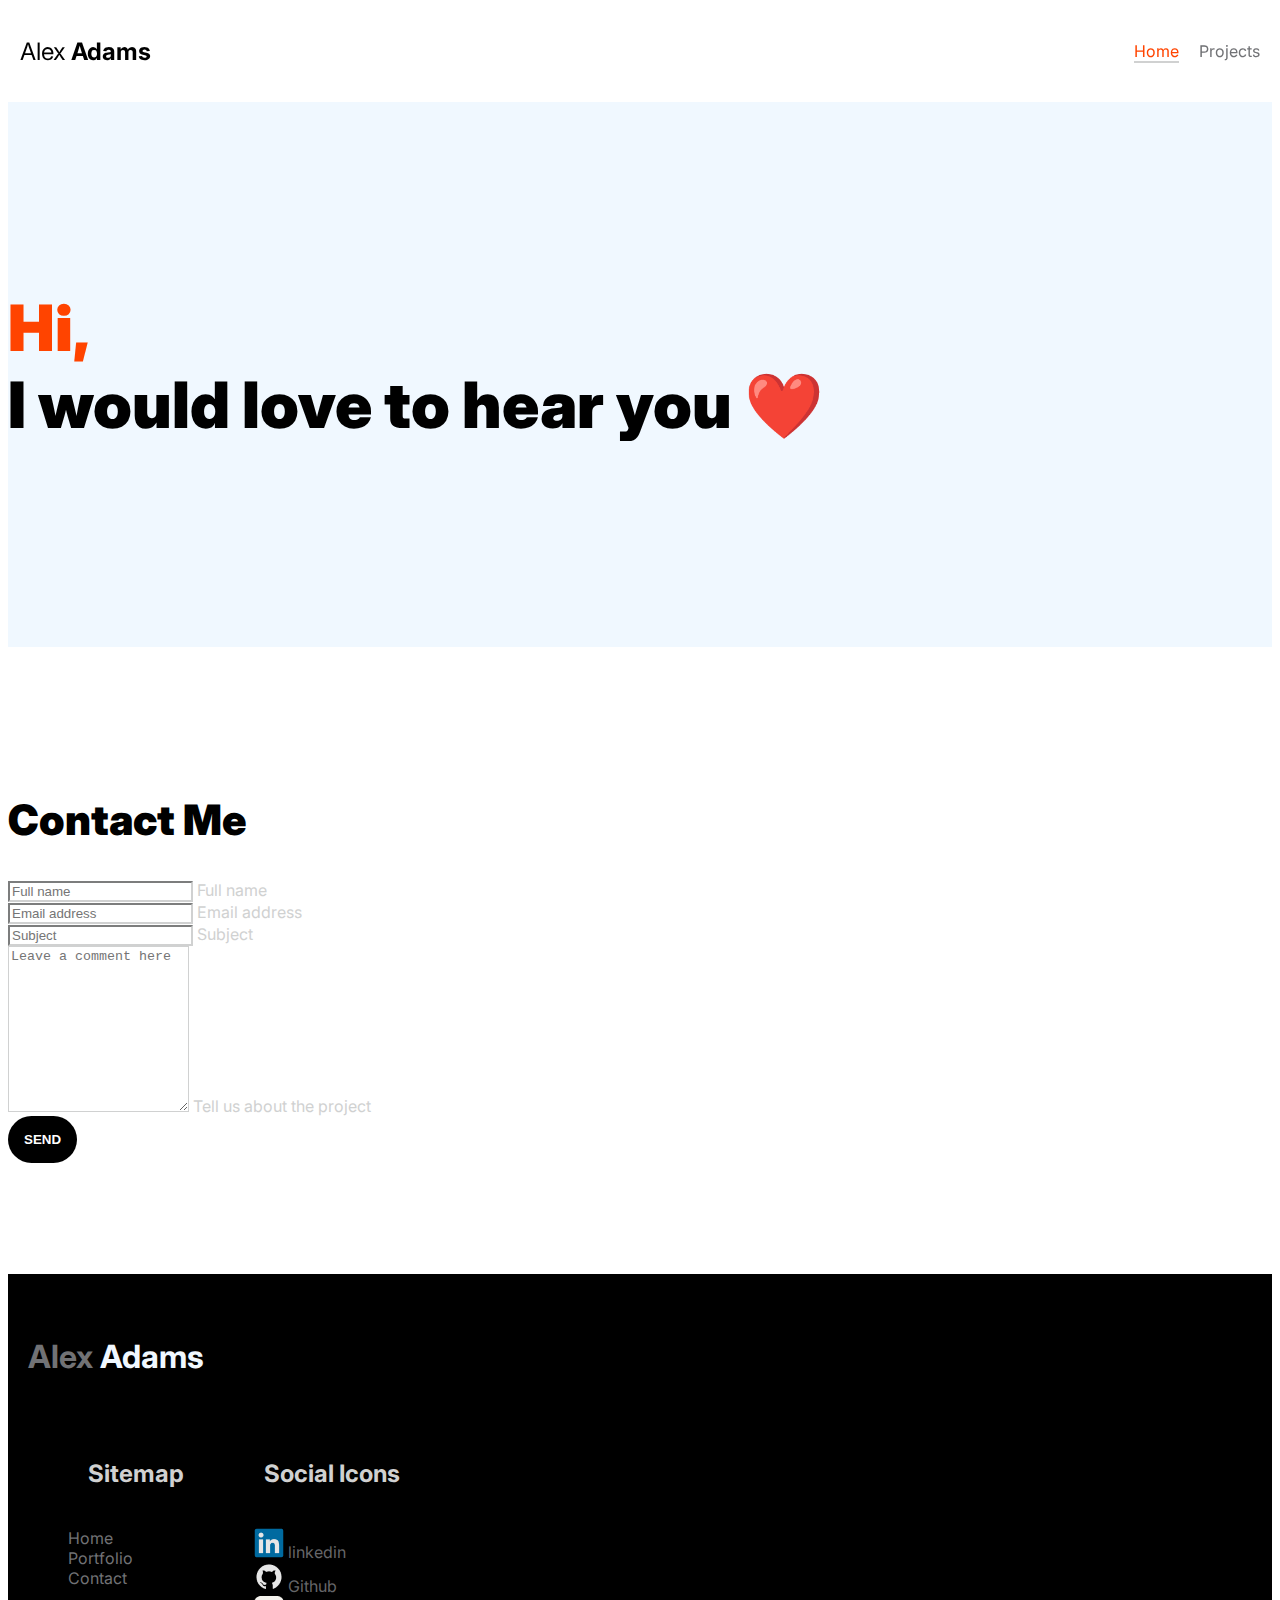
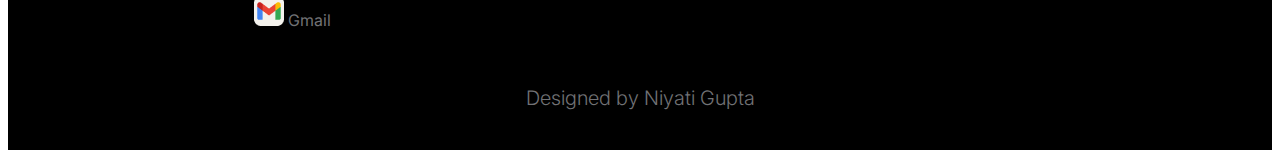
==== contact.html @ f6e76a6d "added files" ====
<!doctype html>
<html lang="en">
    <head>
        <meta charset="utf-8">
        <meta name="viewport" content="width=device-width, initial-scale=1">

        <meta name="description" content="">
        <meta name="author" content="">

        <title>Alex- Contact Page</title>

        <!-- CSS FILES -->
        <link rel="preconnect" href="https://fonts.googleapis.com">

        <link rel="preconnect" href="https://fonts.gstatic.com" crossorigin>

        <link href="https://fonts.googleapis.com/css2?family=Inter:wght@100;300;400;700;900&display=swap" rel="stylesheet">

        <link href="css/styles.css" rel="stylesheet">

    </head>
    
    <body>
    
        <main>

            <nav class="navbar navbar-expand-lg">
                <div class="container">
                <div class="name"  style="font-size: x-large;">
                  <a class="navbar-brand" href="index.html">
                    <strong><span>Alex</span></a> Adams</strong>
                  
                </div>

                  <div class="collapse navbar-collapse" id="navbarNav">
                    <ul class="navbar-nav mx-auto">
                      <li class="nav-item">
                        <a class="nav-link active" href="index.html">Home</a>
                      </li>
                      <li class="nav-item">
                        <a class="nav-link" href="projects.html">Projects</a>
                      </li>
                    </ul>
                  </div>
                </div>
              </nav>

            <header class="site-header section-padding-img site-header-image">
                <div class="container">
                    <div class="row">

                        <div class="col-lg-10 col-12 header-info">
                            <h1>
                                <span class="d-block text-primary">Hi,</span>
                                <br>
                                <span class="d-block text-dark">I would love to hear you ❤️</span>
                            </h1>
                        </div>
                    </div>
                </div>
            </header>

            <section class="contact section-padding">
                <div class="container">
                    <div class="row">
                        
                        <div class="col-lg-6 col-12">
                            <h2 class="mb-4"><span><h2 class="section-heading animated">Contact Me</h2></span></h2>

                            <form class="contact-form me-lg-5 pe-lg-3" role="form">

                                <div class="form-floating">
                                    <input type="text" name="name" id="name" class="form-control" placeholder="Full name" required>

                                    <label for="name">Full name</label>
                                </div>

                                <div class="form-floating my-4">
                                    <input type="email" name="email" id="email" pattern="[^ @]*@[^ @]*" class="form-control" placeholder="Email address" required>

                                    <label for="email">Email address</label>
                                </div>
                                
                                <div class="form-floating my-4">
                                    <input type="subject" name="subject" id="subject"class="form-control" placeholder="Subject" required>

                                    <label for="subject">Subject</label>
                                </div>

                                <div class="form-floating mb-4">
                                    <textarea id="message" name="message" class="form-control" placeholder="Leave a comment here" required style="height: 160px"></textarea>

                                    <label for="message">Tell us about the project</label>
                                </div>

                                <div class="col-lg-5 col-6">
                                    <button type="submit" class="form-control">Send</button>
                                </div>
                            </form>
                        </div>

                    </div>
                </div>
            </section>
        </main>

        <footer id="main-footer">
            
            <h4 class="design-name" style="color: aliceblue;"><a href="index.html">Alex</a> Adams</h4>
                    
            <div id="footer">
                
                <div class="c1">
                    
                    <div class="sitemap">

                        <ul class="items" style="list-style: none;">
                            <h5 class="name">Sitemap</h5>
                            <li class="footer-item"><a href="index.html" class="footer-menu-link">Home</a></li>

                            <li class="footer-item"><a href="projects.html" class="footer-menu-link">Portfolio</a></li>

                            <li class="footer-item"><a href="contact.html" class="footer-menu-link">Contact</a></li>
                        </ul>

                    </div>

                    <div class="links">
                        <ul class="icons">
                            <h5 class="name">Social Icons</h5>

                            <li><a href="https://www.linkedin.com/in/niyati-gupta-951a6a243/" class="linkedin">
                                <img src="images/devicon_linkedin.png" alt="linkedin">  linkedin
                                </a></li>

                            <li><a href="https://github.com/Elysian4" class="github">
                                <img src="images/Frame 7.png" alt="github">  Github
                            </a></li>

                            <li><a href="mailto:niyati.4gupta@gmail.com" class="gmail">
                                <img src="images/skill-icons_gmail-light.png" alt="gmail">  Gmail
                            </a></li>
                        </ul>

                    </div>

                </div>

                

            </div>
            <div class="c2">

                <div class="design">
                    <p class="design-by">Designed by <a href="https://niyati-portfolio4.netlify.app/" target="_blank">Niyati Gupta</a></p>
                </div>

            </div>
        </footer>

        <!-- JAVASCRIPT FILES -->
        <script src="js/custom.js"></script>
    </body>
</html>
---- css/styles.css ----
/*---------------------------------------
  CUSTOM PROPERTIES ( VARIABLES )             
-----------------------------------------*/
:root {
  --white-color:                #FFFFFF;
  --primary-color:              #FF4400;
  --section-bg-color:           #f0f8ff;
  --dark-color:                 #000000;
  --grey-color:                 #d0d1d1;
  --p-color:                    #717275;

  --body-font-family:           'Inter', sans-serif;

  --h5-font-size:               24px;
  --p-font-size:                20px;
  --copyright-text-font-size:   16px;
  --product-link-font-size:     14px;
  --custom-link-font-size:      12px;

  --font-weight-thin:           100;
  --font-weight-light:          300;
  --font-weight-normal:         400;
  --font-weight-bold:           700;
  --font-weight-black:          900;
}

body,
html {
  height: 100%;
}

html {
  scroll-behavior: smooth;
}

@media screen and (prefers-reduced-motion: reduce) {
  html {
    scroll-behavior: auto;
  }
}

body {
    background: var(--white-color);
    font-family: var(--body-font-family);    
    position: relative;
}

/*---------------------------------------
  TYPOGRAPHY               
-----------------------------------------*/

h2,
h3,
h4,
h5,
h6 {
  color: var(--dark-color);
  line-height: inherit;
}

h1,
h2,
h3,
h4,
h5,
h6 {
  font-weight: var(--font-weight-bold);
}

h1,
h2 {
  font-weight: var(--font-weight-black);
}

h1 {
  font-size: 64px;
  line-height: normal;
}

h2 {
  font-size: 42px;
}

h3 {
  font-size: 36px;
}

h4 {
  font-size: 32px;
}

h5 {
  font-size: 24px;
}

h6 {
  font-size: 20px;
}

p {
  color: var(--p-color);
  font-size: var(--p-font-size);
  font-weight: var(--font-weight-light);
}

a, 
button {
  touch-action: manipulation;
  transition: all 0.3s;
}

a {
  color: var(--p-color);
  text-decoration: none;
}

a:hover {
  color: var(--primary-color);
}

.text-primary {
  color: var(--primary-color) !important;
}

::selection {
  background: var(--primary-color);
  color: var(--white-color);
}


/*---------------------------------------
  CUSTOM BUTTON & ICON              
-----------------------------------------*/
.custom-btn {
  background: var(--dark-color);
  border-radius: 50px;
  color: var(--white-color);
  font-size: var(--copyright-text-font-size);
  text-transform: uppercase;
  padding: 16.50px 20px;
}


.custom-btn:hover,
.main-pic .custom-btn:hover {
  background: var(--primary-color);
  color: var(--white-color);
}


/*---------------------------------------
  DIV SEPARATOR               
-----------------------------------------*/
.div-separator {
  position: relative;
}

.div-separator::before {
  content: "";
  height: 1px;
  background: var(--grey-color);
  display: block;
  width: 100%;
}

.div-separator span {
  position: absolute;
  top: 50%;
  margin-left: -22.5px;
  left: 50%;
  text-align: center;
  background: var(--white-color);
  margin-top: -11px;
  color: var(--dark-color);
  font-weight: var(--font-weight-bold);
  font-size: 14px;
  width: 35px;
  text-transform: uppercase;
}

/*---------------------------------------
  FULL IMAGE               
-----------------------------------------*/
.full-image-img {
  display: block;
  position: absolute;
  z-index: -1;
  right: 0;
  width: 100%;
  bottom: -120px;
  min-width: 650px;
}

@media (min-width: 1600px) {
  .full-image-img {
    bottom: -200px;
  }
}

/*---------------------------------------
  NAVIGATION               
-----------------------------------------*/

.navbar {
  background: var(--white-color);
  position: fixed;
  top: 0;
  right: 0;
  left: 0;
  padding: 25px 0;
  z-index: 2;
  will-change: transform;
  transition: transform 300ms linear;
}

.navbar .container {
  display: flex;
  justify-content: space-between;
  align-items: center;
}

.navbar-brand {
  color: var(--dark-color);
  font-size: 24px;
  font-weight: var(--font-weight-light);
  margin: 0;
  padding: 0;
}

.navbar-nav {
  list-style: none;
  padding: 0;
  display: flex;
  justify-content: center;
  align-items: center;
}

.navbar-nav .nav-item {
  margin-right: 20px;
}

.navbar-nav .nav-link {
  color: var(--p-color);
  font-size: 16px;
  position: relative;
  text-decoration: none;
}

.navbar-nav .nav-link::after {
  position: absolute;
  top: 100%;
  left: 0;
  width: 100%;
  height: 2px;
  background: var(--grey-color);
  content: '';
  opacity: 0;
  transition: opacity 0.3s, transform 0.3s;
  transform: translateY(10px);
}

.navbar-nav .nav-link.active::after, 
.navbar-nav .nav-link:hover::after {
  opacity: 1;
  transform: translateY(0px);
}

.navbar-nav .nav-link.active,
.navbar-nav .nav-link:hover {
  color: var(--primary-color);
}

@media (max-width: 768px) {
  .navbar {
      padding: 20px 0;
  }

  .navbar-nav {
      flex-direction: column;
      align-items: center;
      text-align: center;
  }

  .navbar-nav .nav-item {
      margin-right: 0;
      margin-bottom: 10px;
  }
}

.name{
  padding-left: 20px;
}


/*---------------------------------------
  SITE HEADER              
-----------------------------------------*/
.site-header {
  background-color: var(--section-bg-color);
  position: relative;
  overflow: hidden;
  margin-top: 86px;
}

.site-header.section-padding {
  padding-top: 7rem;
  padding-bottom: 7rem;
}

.site-header.section-padding-img {
  padding-top: 10rem;
  padding-bottom: 10rem;
}

.header-image {
  position: absolute;
  top: 0;
  right: 0;
  width: 50%;
  height: 100%;
  object-fit: cover;
}

.main-text{
  margin-bottom: 20px;

}

/*---------------------------------------
  Main picture             
-----------------------------------------*/
@media (min-width: 992px) {
  .main-pic {
    height: 100vh;
  }
}

.main-pic {
  margin-top: 86px;
}

.pic-title {
  color: var(--white-color);
}

.pic-custom {
  position: relative;
}

.pic-custom img {
  width: 100%;
  object-fit: cover;
}

.pic-bottom {
  background: linear-gradient(to top, var(--dark-color), transparent 90%);
  position: absolute;
  z-index: 2;
  bottom: 0;
  right: 0;
  left: 0;
  width: 100%;
  height: 100%;
}

.pic-bottom .container {
  position: absolute;
  top: 40%;
  left: 50%;
  transform: translate(-50%, -40%);
}



/*---------------------------------------
  SECTION               
-----------------------------------------*/
section {
  content-visibility: auto;
  contain-intrinsic-size: 700px;
}

.section-padding {
  padding-top: 7rem;
  padding-bottom: 7rem;
}

.featured {
  background: var(--section-bg-color);
}


/*---------------------------------------
  CONTACT              
-----------------------------------------*/
.contact-info {
  padding: 40px;
}

.contact-form .form-control {
  border-color: var(--grey-color);
  font-weight: var(--font-weight-normal);
}

.form-floating>label {
  color: var(--grey-color);
  font-weight: var(--font-weight-normal);
}

.contact-form button[type='submit'] {
  background: var(--dark-color);
  border: none;
  border-radius: 100px;
  color: var(--white-color);
  font-weight: var(--font-weight-bold);
  text-transform: uppercase;
  padding: 16px;
}

.contact-form button[type='submit']:hover {
  background: var(--primary-color);
}


/*---------------------------------------
  RESPONSIVE STYLES               
-----------------------------------------*/
@media screen and (max-width: 1200px) {
  h1 {
    font-size: 62px;
  }
}

@media screen and (max-width: 991px) {
  h1 {
    font-size: 42px;
    margin-bottom: 0;
  }

  h2 {
    font-size: 36px;
  }

  h3 {
    font-size: 32px;
  }

  h4 {
    font-size: 28px;
  }

  h5 {
    font-size: 24px;
  }

  h6 {
    font-size: 20px;
  }

  .lead {
    font-size: 16px;
  }

  .navbar-expand-lg .navbar-nav .nav-link {
    margin-top: 1rem;
  }

  .site-header {
    background-position: bottom;
  }

  #cart-modal .modal-header .btn-close {
    margin: 22px 14px;
  }

  .custom-btn {
    font-size: 14px;
    padding: 13.5px 20px;
  }

  .main-pic .custom-btn {
    padding-right: 27px;
    padding-left: 27px;
  }

  .social-login,
  .div-separator {
    width: 75% !important;
  }

  #cart-modal .modal-footer .row {
    width: 100% !important;
  }

  .site-header.section-padding,
  .section-padding {
    padding-top: 4rem;
    padding-bottom: 4rem;
  }

  .site-header-image.section-padding {
    padding-bottom: 0;
  }

  .header-info {
    padding-top: 50px;
    padding-bottom: 100px;
  }

  .header-image {
    position: relative;
    top: auto;
    bottom: 0;
    left: 0;
    width: auto;
    height: auto;
  }


  .modal-header {
    padding-top: 6rem;
    padding-bottom: 2rem;
  }

  .modal-body {
    padding: 2rem;
  }

  #cart-modal .modal-footer {
    padding-right: 0;
    padding-left: 0;
  }

  #cart-modal .modal-body {
    padding: 4rem 2rem 2rem 2rem;
  }

  .full-image-img {
    bottom: 0;
  }
}





/* ------------------------------------------------------------------------------------------------------------- */

.section-header {
  text-align: center;
}

.section-header h2.section-heading {
  text-transform: uppercase;
  font-weight: 700;
}

#projects{
  padding: 40px 0;
}

#portfolio-container {
  display: flex;
  justify-content: center;
  align-items: center;
}

#portfolio {
  display: grid;
  grid-template-columns: repeat(3, 1fr); 
  gap: 20px; 
  max-width: 70vw; 
  padding-bottom: 20px;
}

.project-container img {
  width: 100%;
  height: auto;
  border: 1px solid #ddd;
  border-radius: 8px;
  box-shadow: 0 4px 8px rgba(0, 0, 0, 0.1);
  transition: transform 0.3s ease-out;
}

.project-tile {
  overflow: hidden;
  position: relative;
  transition: transform 0.3s ease-in-out;
}

.project-tile:hover {
  transform: scale(1.06);
}

.project-title{
  text-align: center;
}

.project-info{
  padding-bottom: 20px;
}

.projects-page{
  text-align: center;
}

.projects-button button{
  height: 40px;
  font-size: large;
  border-radius: 10px;
  transition: transform 0.2s ease-in-out;
}

.projects-button button:hover{
  opacity: 80%;
}





/* ------------------SKILLS -----------------*/
/* ----------------------------------------- */


.section-title {
  text-align: center;
  text-transform: uppercase;
  font-weight: 300;
  margin-bottom: 20px;
}

.skill-box {
  display: inline-block;
  margin: 10px;
  vertical-align: top; 
  height: 200px ;
}

@media only screen and (max-width: 767px) {
  .skill-box {
      display: block;
      margin-right: 0;
      margin-bottom: 20px;
  }
}

#skills-section {
  display: flex;
  justify-content: center;
  align-items: center;
  min-height: 100vh; 
  margin-bottom: 20px;
}

#skills-section .container {
  width: 80%;
  max-width: 1200px;
}

.skill-box{
  border-radius: 25px;
  background-color: #eeeeee;
  padding: 15px;
  overflow: auto;
  
}

.skill-row{
  display: inline-block;
  margin: 10px;
  vertical-align: top; 
}

.section-title {
  text-align: center;
}

.section-title {
  text-transform: uppercase;
  font-weight: 300;
}





/*---------------- FOOTER------------------ */
/* ---------------------------------------- */
#main-footer {
  background-color: #000;
  padding: 20px; 
  margin: 0;
}

#footer {
  display: flex;
  flex-wrap: wrap; 
  justify-content: space-between;
}

.c1 {
  display: flex;
  flex-wrap: wrap;
}

.sitemap, .links {
  margin-bottom: 20px; 
  margin-right: 20px;
}

.c2 {
  text-align: center;
  margin-top: 20px; 
}

#footer .name {
  color: #d0d1d1;
}

@media only screen and (max-width: 768px) {
  .c1 {
      flex-direction: column; 
  }

  .sitemap, .links {
      margin-right: 0; 
  }
}


.linkedin,
.github,
.gmail{
  margin-left: 10px;
  transform: transform 0.2s ease-in-out;
}

.linkedin,
.github,
.gmail:hover{
  opacity: 90%;
  transform: scale(1.08);
}
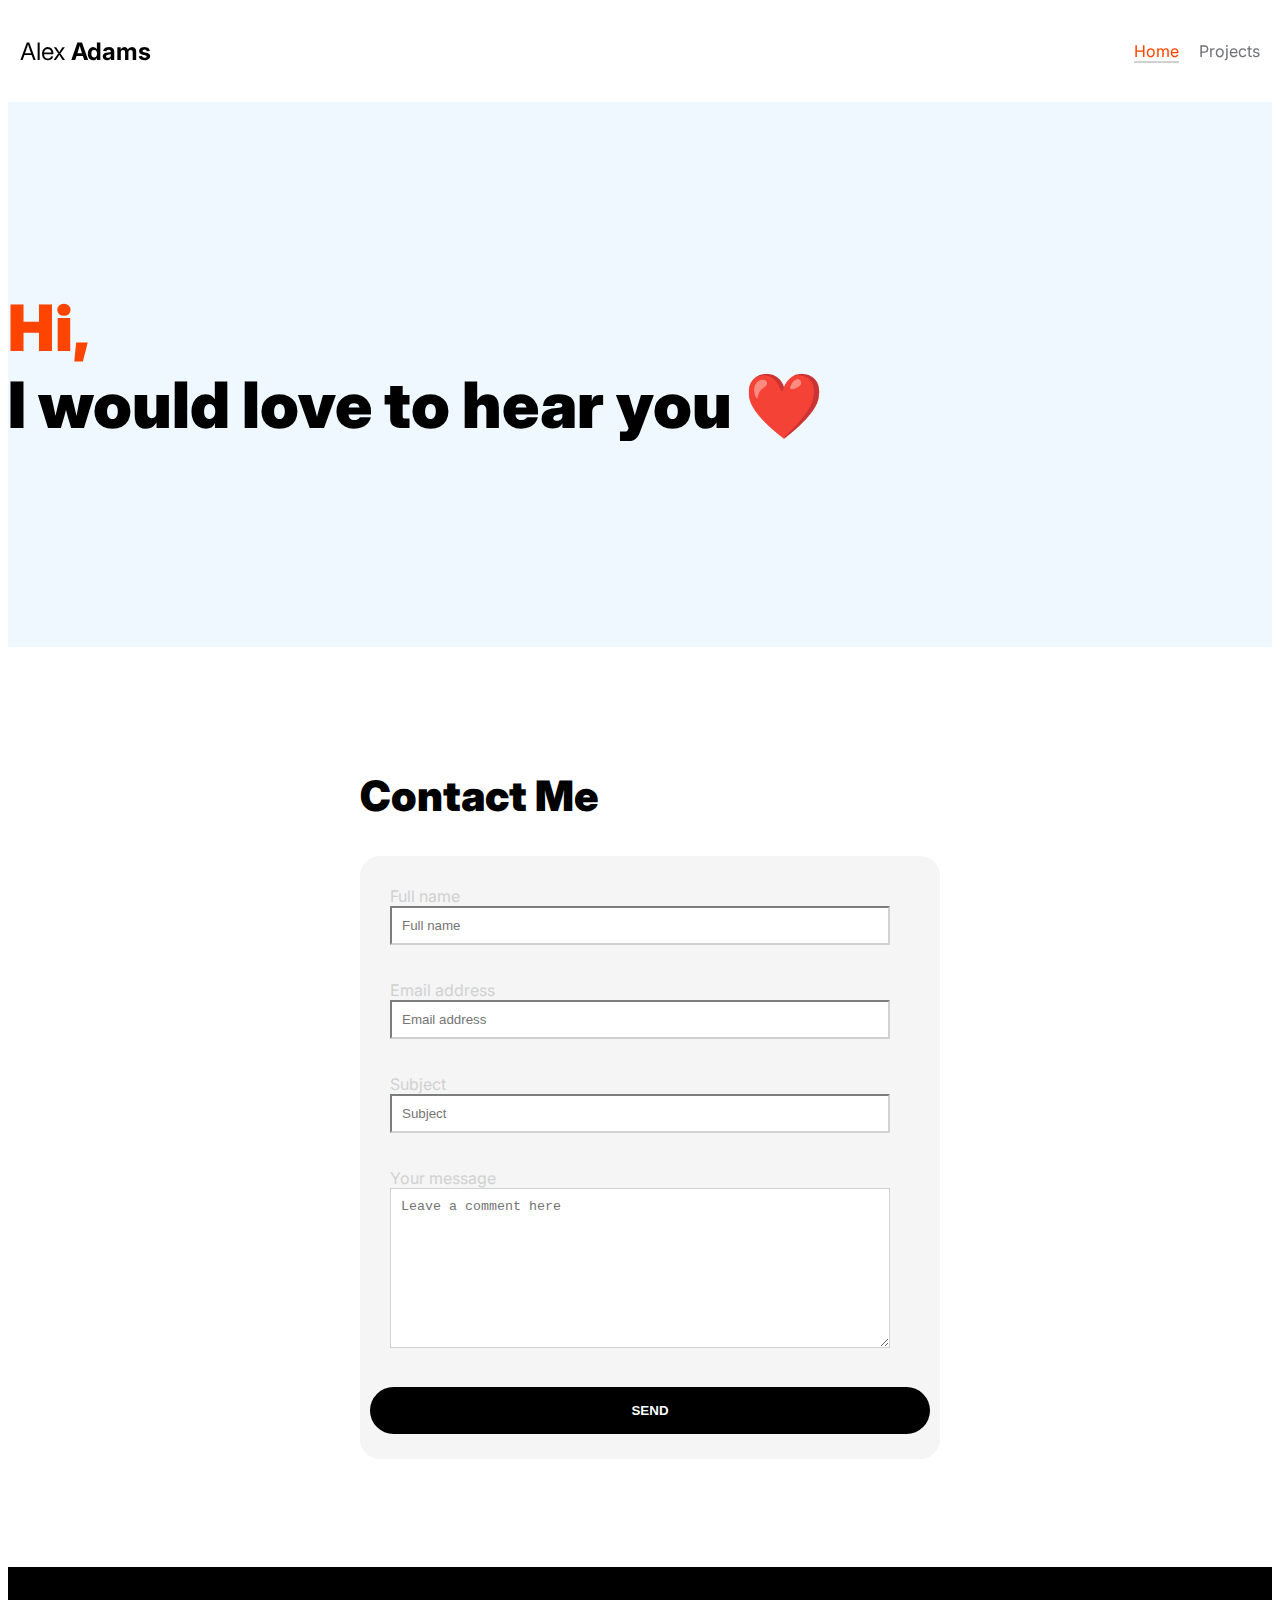
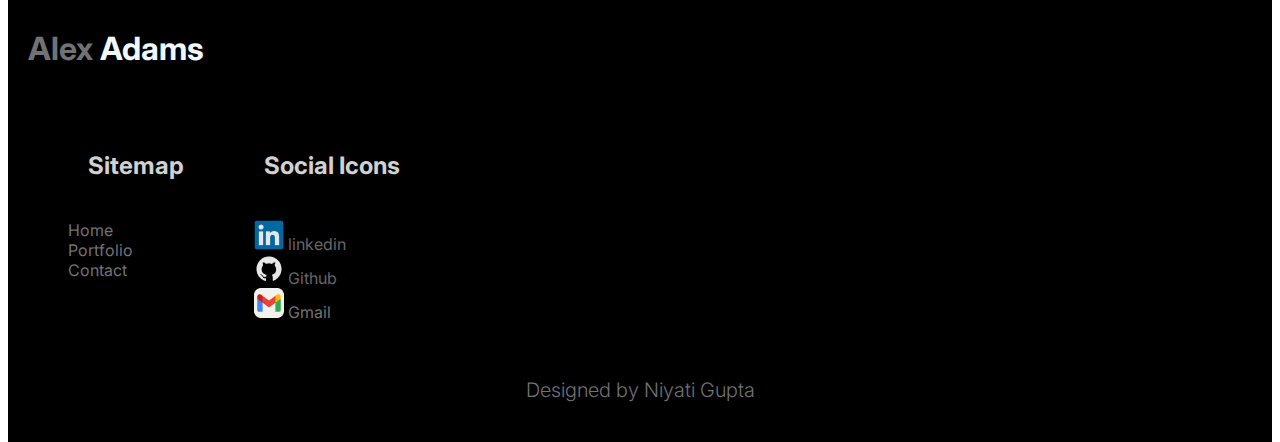
==== commit 1043e739: "added contact form" ====
--- a/contact.html
+++ b/contact.html
@@ -67,33 +67,29 @@
                         <div class="col-lg-6 col-12">
                             <h2 class="mb-4"><span><h2 class="section-heading animated">Contact Me</h2></span></h2>
 
-                            <form class="contact-form me-lg-5 pe-lg-3" role="form">
+                            <form class="contact-form" role="form">
 
                                 <div class="form-floating">
+                                    <label for="name">Full name</label> <br>
                                     <input type="text" name="name" id="name" class="form-control" placeholder="Full name" required>
-
-                                    <label for="name">Full name</label>
                                 </div>
 
-                                <div class="form-floating my-4">
-                                    <input type="email" name="email" id="email" pattern="[^ @]*@[^ @]*" class="form-control" placeholder="Email address" required>
-
-                                    <label for="email">Email address</label>
+                                <div class="form-floating">
+                                    <label for="email">Email address</label> <br>
+                                    <input type="email" name="email" id="email" pattern="[^ @]*@[^ @]*" class="form-control" placeholder="Email address" required>     
                                 </div>
                                 
-                                <div class="form-floating my-4">
+                                <div class="form-floating">
+                                    <label for="subject">Subject</label> <br>
                                     <input type="subject" name="subject" id="subject"class="form-control" placeholder="Subject" required>
-
-                                    <label for="subject">Subject</label>
                                 </div>
 
-                                <div class="form-floating mb-4">
+                                <div class="form-floating">
+                                    <label for="message">Your message</label> <br>
                                     <textarea id="message" name="message" class="form-control" placeholder="Leave a comment here" required style="height: 160px"></textarea>
+                                    </div>
 
-                                    <label for="message">Tell us about the project</label>
-                                </div>
-
-                                <div class="col-lg-5 col-6">
+                                <div class="submit-button">
                                     <button type="submit" class="form-control">Send</button>
                                 </div>
                             </form>
--- a/css/styles.css
+++ b/css/styles.css
@@ -138,6 +138,7 @@
   font-size: var(--copyright-text-font-size);
   text-transform: uppercase;
   padding: 16.50px 20px;
+  margin: 10px;
 }
 
 
@@ -415,10 +416,69 @@
   font-weight: var(--font-weight-bold);
   text-transform: uppercase;
   padding: 16px;
+  width: 100%;
 }
 
 .contact-form button[type='submit']:hover {
   background: var(--primary-color);
+}
+
+
+.contact {
+  display: flex;
+  justify-content: center;
+  align-items: center;
+  min-height: 100vh;
+}
+
+.contact-form {
+  max-width: 600px;
+  width: 100%;
+  background-color: #f5f5f5;
+  border-radius: 20px;
+  padding: 10px;
+  align-items: center;
+}
+
+.row {
+  margin-bottom: 20px;
+}
+
+.section-padding {
+  padding: 10px 0;
+}
+
+.form-floating{
+  margin: 20px;
+}
+
+.form-control {
+  width: 500px; 
+  padding: 10px;
+  margin-bottom: 15px; 
+  box-sizing: border-box; 
+}
+
+@media only screen and (max-width: 768px) {
+  .contact {
+      min-height: auto; 
+  }
+
+  .contact-form {
+      max-width: 100%; 
+  }
+
+  .form-control {
+      width: 100%; 
+  }
+
+  .form-floating {
+      margin: 10px; 
+  }
+
+  .contact-info {
+      padding: 20px;
+  }
 }
 
 
@@ -578,18 +638,23 @@
   height: auto;
   border: 1px solid #ddd;
   border-radius: 8px;
-  box-shadow: 0 4px 8px rgba(0, 0, 0, 0.1);
+  /* box-shadow: 0 4px 8px rgba(0, 0, 0, 0.1); */
   transition: transform 0.3s ease-out;
+  display: flex;
 }
 
 .project-tile {
   overflow: hidden;
   position: relative;
+  border-radius: 0 0 10px 10px;
   transition: transform 0.3s ease-in-out;
-}
-
-.project-tile:hover {
+  padding-bottom: 30px;
+}
+
+.project-tile:hover{
+  background-color: #f8f8f8;
   transform: scale(1.06);
+  box-shadow: 0 4px 8px rgba(0, 0, 0, 0.1);
 }
 
 .project-title{
@@ -615,7 +680,37 @@
   opacity: 80%;
 }
 
-
+.project-box{
+  transition: transform 0.3s ease-in-out;
+}
+
+.project-desc{
+  display: none;
+  margin: 15px;
+}
+
+.buttons{
+  margin: 25px;
+  align-items: center;
+  justify-content: center;
+  display: flex;
+}
+
+@media only screen and (max-width: 768px) {
+  #portfolio {
+    grid-template-columns: 1fr;
+    max-width: 100%; 
+  }
+
+  .project-container img {
+    width: 100%;
+    height: auto;
+  }
+
+  .project-tile {
+    border-radius: 8px;
+  }
+}
 
 
 
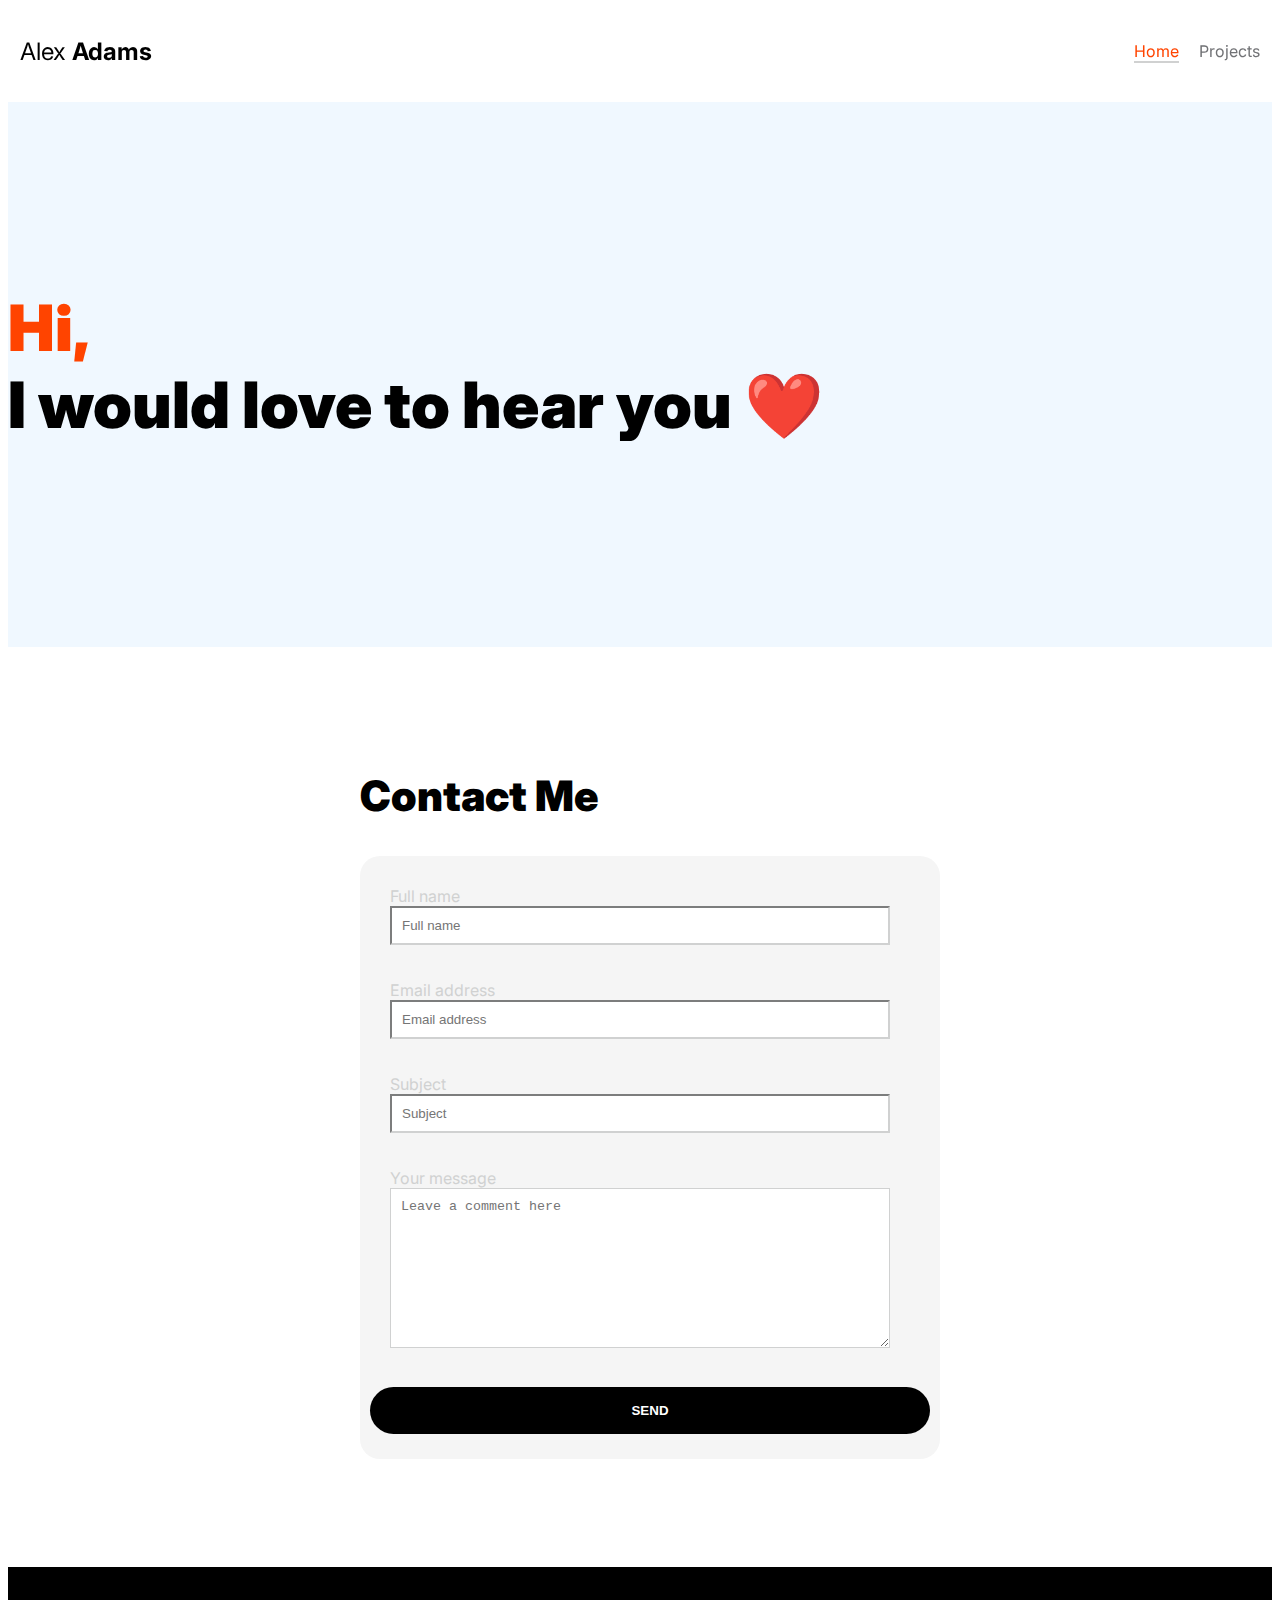
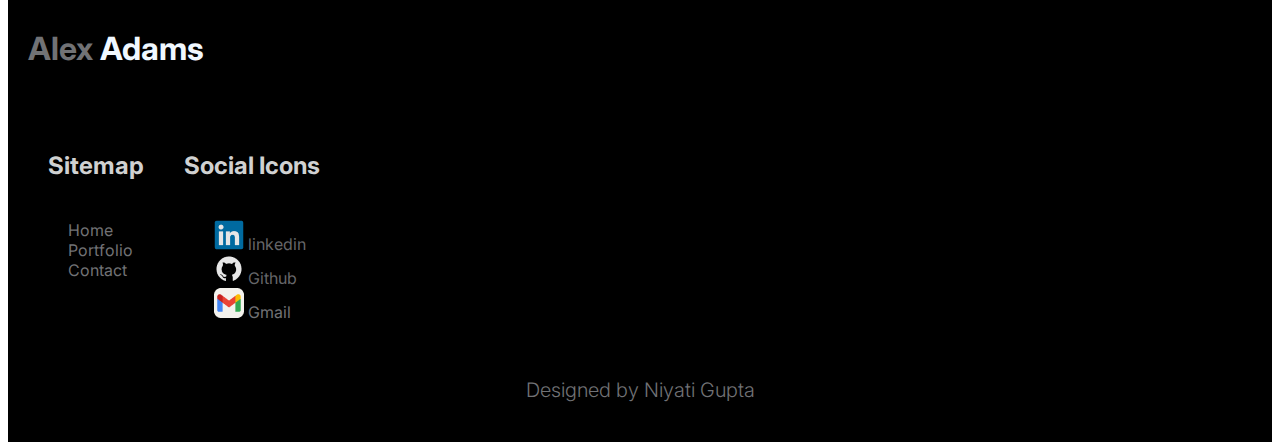
==== commit 51f0d1e0: "html validated" ====
--- a/contact.html
+++ b/contact.html
@@ -1,4 +1,4 @@
-<!doctype html>
+<!DOCTYPE html>
 <html lang="en">
     <head>
         <meta charset="utf-8">
@@ -19,17 +19,14 @@
         <link href="css/styles.css" rel="stylesheet">
 
     </head>
-    
     <body>
-    
         <main>
 
             <nav class="navbar navbar-expand-lg">
                 <div class="container">
-                <div class="name"  style="font-size: x-large;">
+                <div class="name">
                   <a class="navbar-brand" href="index.html">
-                    <strong><span>Alex</span></a> Adams</strong>
-                  
+                    <strong><span>Alex</span></strong></a> <strong>Adams</strong>
                 </div>
 
                   <div class="collapse navbar-collapse" id="navbarNav">
@@ -41,6 +38,11 @@
                         <a class="nav-link" href="projects.html">Projects</a>
                       </li>
                     </ul>
+                    <div class="hamburger">
+                        <span class="bar"></span>
+                        <span class="bar"></span>
+                        <span class="bar"></span>
+                    </div>
                   </div>
                 </div>
               </nav>
@@ -63,11 +65,10 @@
             <section class="contact section-padding">
                 <div class="container">
                     <div class="row">
-                        
                         <div class="col-lg-6 col-12">
                             <h2 class="mb-4"><span><h2 class="section-heading animated">Contact Me</h2></span></h2>
 
-                            <form class="contact-form" role="form">
+                            <form class="contact-form">
 
                                 <div class="form-floating">
                                     <label for="name">Full name</label> <br>
@@ -76,12 +77,11 @@
 
                                 <div class="form-floating">
                                     <label for="email">Email address</label> <br>
-                                    <input type="email" name="email" id="email" pattern="[^ @]*@[^ @]*" class="form-control" placeholder="Email address" required>     
+                                    <input type="email" name="email" id="email" pattern="[^ @]*@[^ @]*" class="form-control" placeholder="Email address" required>
                                 </div>
-                                
                                 <div class="form-floating">
                                     <label for="subject">Subject</label> <br>
-                                    <input type="subject" name="subject" id="subject"class="form-control" placeholder="Subject" required>
+                                    <input type="subject" name="subject" id="subject" class="form-control" placeholder="Subject" required>
                                 </div>
 
                                 <div class="form-floating">
@@ -101,30 +101,22 @@
         </main>
 
         <footer id="main-footer">
-            
-            <h4 class="design-name" style="color: aliceblue;"><a href="index.html">Alex</a> Adams</h4>
-                    
+            <h4 class="design-name"><a href="index.html">Alex</a> Adams</h4>
             <div id="footer">
-                
                 <div class="c1">
-                    
                     <div class="sitemap">
-
-                        <ul class="items" style="list-style: none;">
-                            <h5 class="name">Sitemap</h5>
+                        <h5 class="name">Sitemap</h5>
+                        <ul class="items">
                             <li class="footer-item"><a href="index.html" class="footer-menu-link">Home</a></li>
 
                             <li class="footer-item"><a href="projects.html" class="footer-menu-link">Portfolio</a></li>
 
                             <li class="footer-item"><a href="contact.html" class="footer-menu-link">Contact</a></li>
                         </ul>
-
                     </div>
-
                     <div class="links">
+                        <h5 class="name">Social Icons</h5>
                         <ul class="icons">
-                            <h5 class="name">Social Icons</h5>
-
                             <li><a href="https://www.linkedin.com/in/niyati-gupta-951a6a243/" class="linkedin">
                                 <img src="images/devicon_linkedin.png" alt="linkedin">  linkedin
                                 </a></li>
@@ -137,13 +129,8 @@
                                 <img src="images/skill-icons_gmail-light.png" alt="gmail">  Gmail
                             </a></li>
                         </ul>
-
                     </div>
-
                 </div>
-
-                
-
             </div>
             <div class="c2">
 
@@ -156,5 +143,6 @@
 
         <!-- JAVASCRIPT FILES -->
         <script src="js/custom.js"></script>
+        <script src="js/ham.js"></script>
     </body>
 </html>--- a/css/styles.css
+++ b/css/styles.css
@@ -1,6 +1,4 @@
-/*---------------------------------------
-  CUSTOM PROPERTIES ( VARIABLES )             
------------------------------------------*/
+/*--------------------------------------- CUSTOM VARIABLES ----------------------------------------*/
 :root {
   --white-color:                #FFFFFF;
   --primary-color:              #FF4400;
@@ -45,9 +43,7 @@
     position: relative;
 }
 
-/*---------------------------------------
-  TYPOGRAPHY               
------------------------------------------*/
+/*--------------------------------------- TYPOGRAPHY ----------------------------------------*/
 
 h2,
 h3,
@@ -128,9 +124,7 @@
 }
 
 
-/*---------------------------------------
-  CUSTOM BUTTON & ICON              
------------------------------------------*/
+/*--------------------------------------- CUSTOM BUTTON & ICON -----------------------------------------*/
 .custom-btn {
   background: var(--dark-color);
   border-radius: 50px;
@@ -149,9 +143,7 @@
 }
 
 
-/*---------------------------------------
-  DIV SEPARATOR               
------------------------------------------*/
+/*---------------------------------------  DIV SEPARATOR -----------------------------------------*/
 .div-separator {
   position: relative;
 }
@@ -179,9 +171,7 @@
   text-transform: uppercase;
 }
 
-/*---------------------------------------
-  FULL IMAGE               
------------------------------------------*/
+/*--------------------------------------- FULL IMAGE -----------------------------------------*/
 .full-image-img {
   display: block;
   position: absolute;
@@ -198,9 +188,7 @@
   }
 }
 
-/*---------------------------------------
-  NAVIGATION               
------------------------------------------*/
+/*--------------------------------------- NAVIGATION -----------------------------------------*/
 
 .navbar {
   background: var(--white-color);
@@ -290,12 +278,11 @@
 
 .name{
   padding-left: 20px;
-}
-
-
-/*---------------------------------------
-  SITE HEADER              
------------------------------------------*/
+  font-size: x-large;
+}
+
+
+/*--------------------------------------- SITE HEADER  -----------------------------------------*/
 .site-header {
   background-color: var(--section-bg-color);
   position: relative;
@@ -322,14 +309,12 @@
   object-fit: cover;
 }
 
-.main-text{
+.main-text {
   margin-bottom: 20px;
-
-}
-
-/*---------------------------------------
-  Main picture             
------------------------------------------*/
+  color: aliceblue;
+}
+
+/* Main picture */
 @media (min-width: 992px) {
   .main-pic {
     height: 100vh;
@@ -371,11 +356,71 @@
   transform: translate(-50%, -40%);
 }
 
-
-
-/*---------------------------------------
-  SECTION               
------------------------------------------*/
+/* Mobile responsiveness */
+@media (max-width: 991px) {
+  .main-pic {
+    height: auto;
+  }
+
+  .pic-custom {
+    margin-top: 20px;
+  }
+
+  .pic-bottom .container {
+    top: 50%;
+    transform: translate(-50%, -50%);
+  }
+
+  .main-text {
+    padding: 20px;
+    display: block;
+  }
+
+  .custom-btn {
+    display: inline-block;
+    margin-top: 10px;
+  }
+}
+
+
+@media (max-width: 767px) {
+
+  .pic-title{
+    font-size: 18px;
+
+  }
+
+  .main-text {
+    font-size: 16px; 
+  }
+
+  .custom-btn {
+    font-size: 14px;
+  }
+}
+
+@media (max-width: 650px) {
+  .pic-title{
+    font-size: 18px;
+
+  }
+  .main-text {
+    font-size: 11px;
+    padding: 1px;
+    margin: 1px;
+    width: 100%;
+  }
+
+  .custom-btn {
+    font-size: 11px;
+    margin: 1px;
+    height: 20px;
+  }
+}
+
+
+
+/*--------------------------------------- SECTION -----------------------------------------*/
 section {
   content-visibility: auto;
   contain-intrinsic-size: 700px;
@@ -391,9 +436,7 @@
 }
 
 
-/*---------------------------------------
-  CONTACT              
------------------------------------------*/
+/*---------------------------------------  CONTACT  ----------------------------------------*/
 .contact-info {
   padding: 40px;
 }
@@ -482,9 +525,8 @@
 }
 
 
-/*---------------------------------------
-  RESPONSIVE STYLES               
------------------------------------------*/
+/*---------------------------------------RESPONSIVE STYLES-----------------------------------------*/
+
 @media screen and (max-width: 1200px) {
   h1 {
     font-size: 62px;
@@ -604,7 +646,7 @@
 
 
 
-/* ------------------------------------------------------------------------------------------------------------- */
+/* -------------------------------------------Header------------------------------------------------------------------ */
 
 .section-header {
   text-align: center;
@@ -638,7 +680,6 @@
   height: auto;
   border: 1px solid #ddd;
   border-radius: 8px;
-  /* box-shadow: 0 4px 8px rgba(0, 0, 0, 0.1); */
   transition: transform 0.3s ease-out;
   display: flex;
 }
@@ -821,6 +862,10 @@
   .sitemap, .links {
       margin-right: 0; 
   }
+
+  .sitemap .items{
+    list-style: none;
+  }
 }
 
 
@@ -837,3 +882,69 @@
   opacity: 90%;
   transform: scale(1.08);
 }
+.design-name{
+  color: aliceblue;
+}
+.sitemap .items{
+  list-style: none;
+}
+/* ----------------ham style -------------------*/
+.hamburger {
+  display: none;
+}
+
+.bar {
+  display: block;
+  width: 25px;
+  height: 3px;
+  margin: 5px auto;
+  -webkit-transition: all 0.3s ease-in-out;
+  transition: all 0.3s ease-in-out;
+  background-color: #101010;
+}
+
+
+
+/* media query for ham */
+
+@media only screen and (max-width: 768px) {
+  .navbar-nav{
+      position: fixed;
+      left: -100%;
+      top: 5rem;
+      flex-direction: column;
+      background-color: #fff;
+      width: 100%;
+      border-radius: 10px;
+      text-align: center;
+      transition: 0.3s;
+      box-shadow:
+          0 10px 27px rgba(0, 0, 0, 0.05);
+  }
+
+  .navbar-nav.active {
+      left: 0;
+  }
+
+  .nav-item {
+      margin: 2.5rem 0;
+  }
+
+  .hamburger {
+      display: block;
+      cursor: pointer;
+  }
+
+  .hamburger.active .bar:nth-child(2) {
+    opacity: 0;
+}
+
+.hamburger.active .bar:nth-child(1) {
+    transform: translateY(8px) rotate(45deg);
+}
+
+.hamburger.active .bar:nth-child(3) {
+    transform: translateY(-8px) rotate(-45deg);
+}
+
+}
